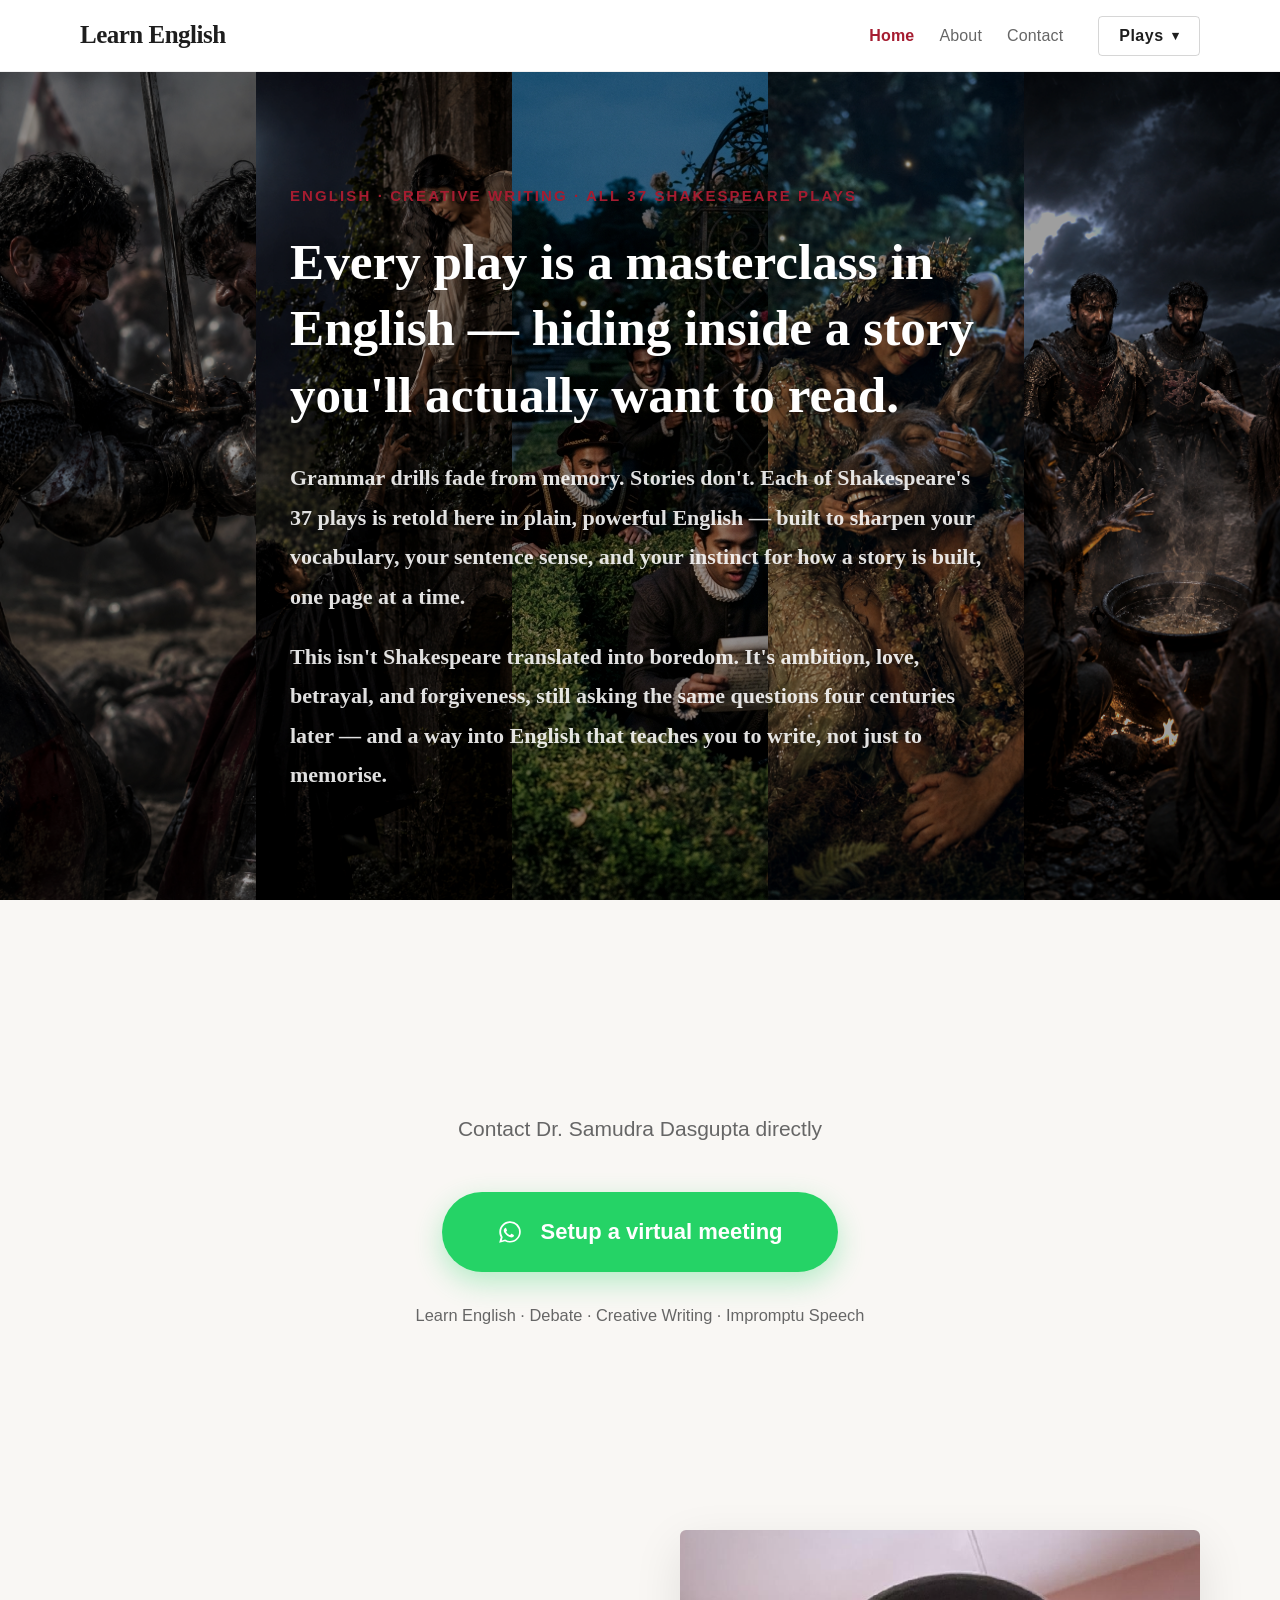
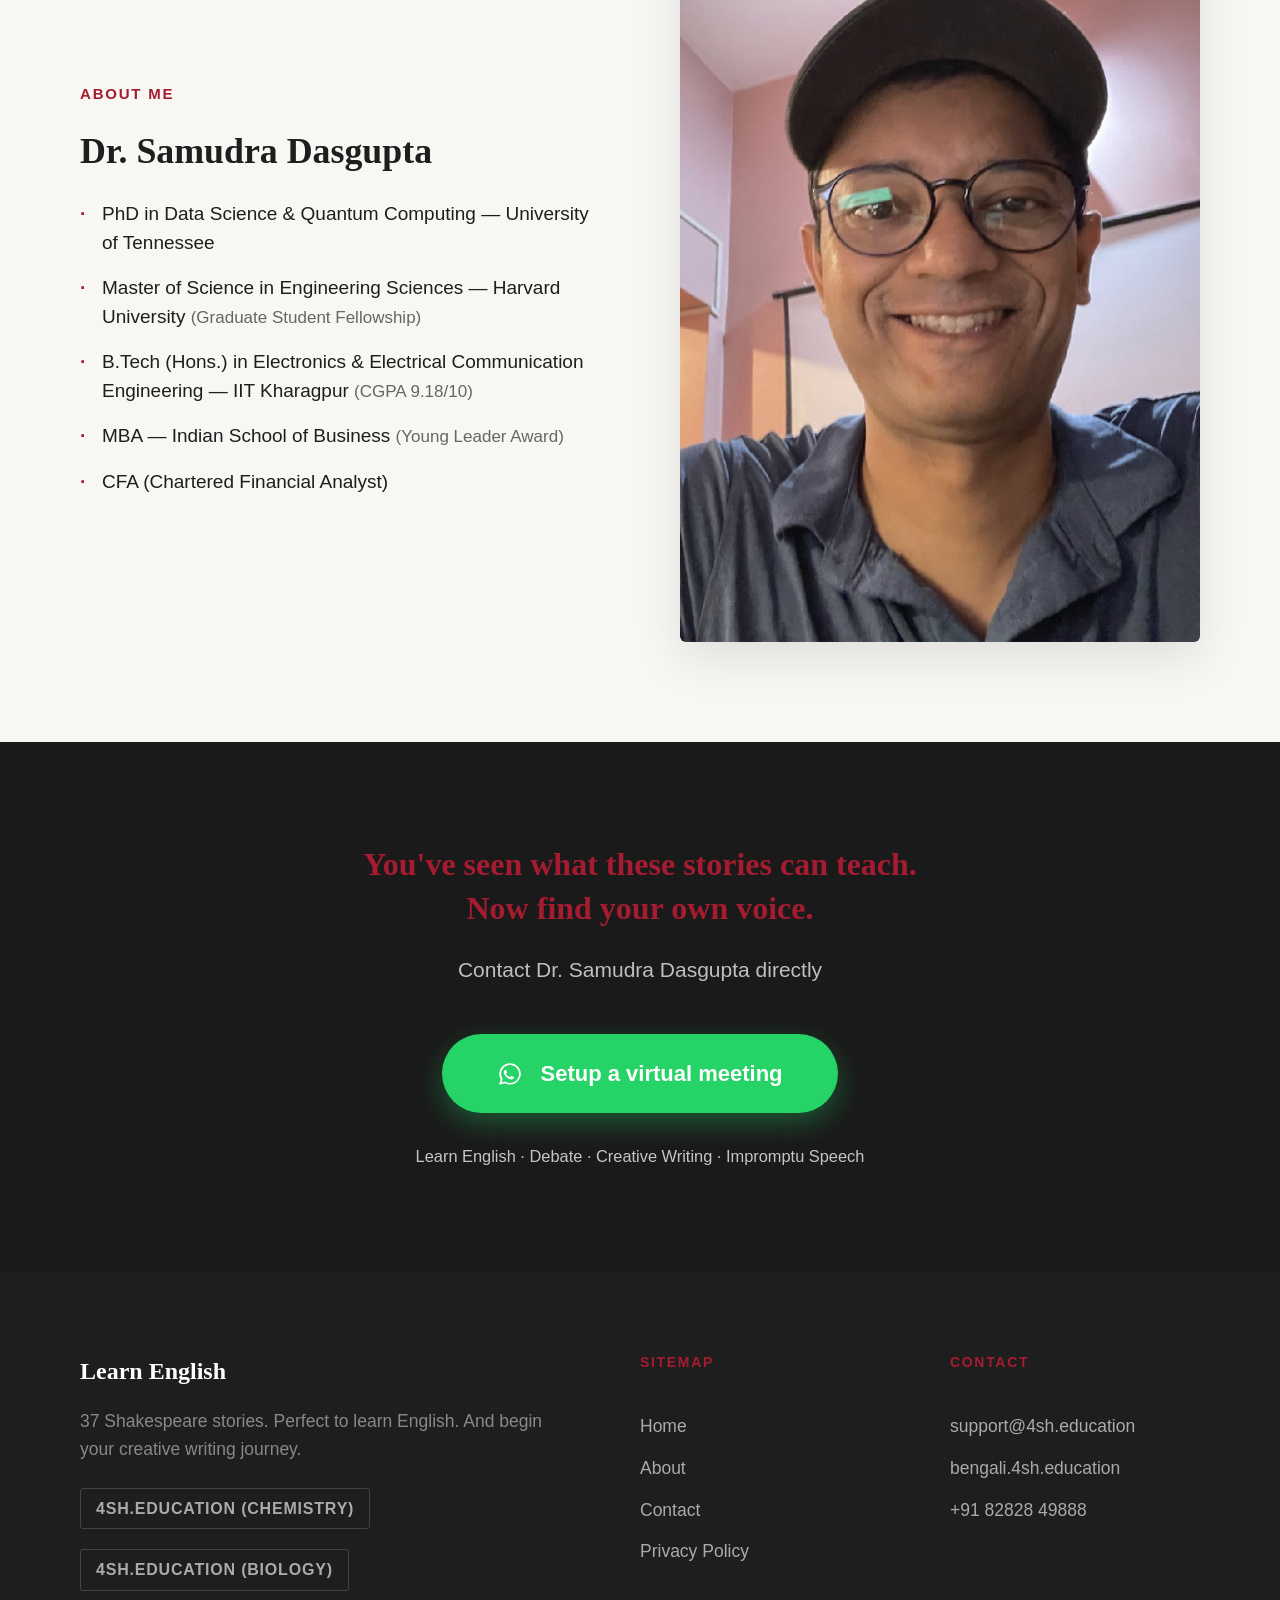
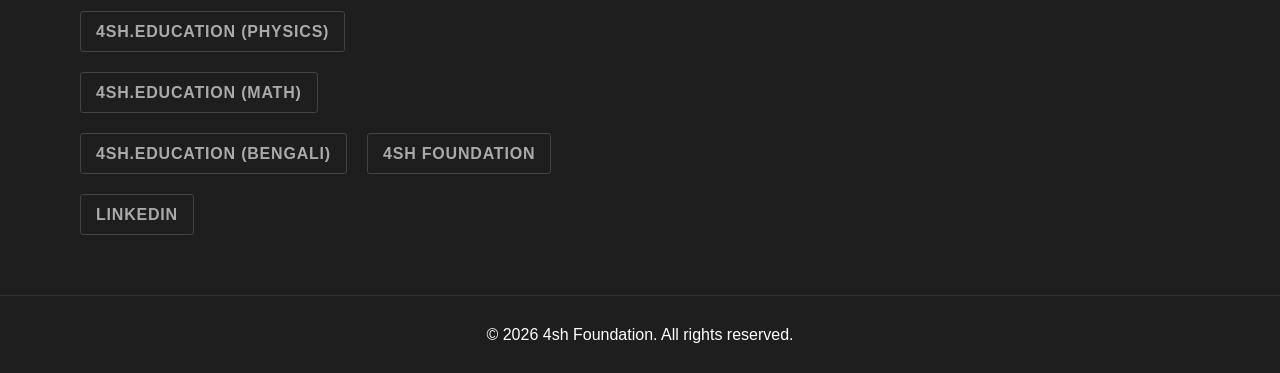
==== shell.html @ 64dee9ad "Initial commit: english_shakespeare_site — 37 Shakespeare plays retold in plain English Data-driven " ====
<!DOCTYPE html>
<html lang="en">
<head>
    <meta charset="UTF-8">
    <meta name="viewport" content="width=device-width, initial-scale=1.0">
    <meta name="color-scheme" content="light">
    <title>Learn English Through Shakespeare's 37 Plays | 4sh.education</title>
    <meta name="description" content="All 37 Shakespeare plays retold in plain, powerful English — a masterclass in language and creative writing, one story at a time.">

    <link rel="stylesheet" href="css/style.css">
    <script src="js/main.js" defer></script>
</head>
<body>

    <header class="site-header">
        <div class="header-inner">
            <a href="#home" class="logo">Learn English</a>
            <nav class="desktop-nav" lang="en">
                <a href="#home">Home</a>
                <a href="#founder">About</a>
                <a href="#contact">Contact</a>
            </nav>
            <div class="topics-dropdown" id="playsDropdown">
                <button class="topics-toggle" id="playsToggle" aria-haspopup="true" aria-expanded="false">
                    Plays <span class="chevron">&#9662;</span>
                </button>
                <div class="topics-menu" role="menu">
                    <div class="topics-menu-section">
                        <span class="topics-menu-heading">Jump to a Play</span>
                        <div class="topics-chapters-grid">
                            <!-- PLAYS_NAV_GRID -->
                        </div>
                    </div>
                </div>
            </div>
            <button class="hamburger" aria-label="Open menu">
                <span></span><span></span><span></span>
            </button>
        </div>
    </header>

    <div class="mobile-nav" id="mobileNav">
        <button class="mobile-nav-close" aria-label="Close menu">&times;</button>
        <nav lang="en">
            <a href="#home"    class="mobile-link">Home</a>
            <a href="#founder" class="mobile-link">About</a>
            <a href="#contact" class="mobile-link contact-mobile">Contact Us</a>
        </nav>
        <span class="mobile-topics-heading">Jump to a play</span>
        <div class="mobile-topics-grid">
            <!-- PLAYS_MOBILE_NAV_GRID -->
        </div>
    </div>
    <div class="mobile-nav-overlay" id="navOverlay"></div>

    <main>

        <!-- ═══════════════════════════════════════
             SITE HERO
        ═══════════════════════════════════════ -->
        <section id="home" class="slab slab-first">
            <!-- data-priority = mobile drop order, independent of left-to-right
                 desktop position above: 1 = shown at every breakpoint, 5 = first
                 to go. Edit these numbers to change what survives on mobile —
                 no need to touch css/style.css or reorder the <img> tags. -->
            <div class="slab-bg-strip">
                <img src="images/15B.png" alt="Prince Hal duels Hotspur on the smoke-hazed battlefield of Shrewsbury, from Henry IV, Part 1" width="941" height="1672" fetchpriority="high" data-priority="5">
                <img src="images/34A.png" alt="Juliet leans from her moonlit balcony toward Romeo standing below, from Romeo and Juliet" width="941" height="1672" loading="lazy" data-priority="1">
                <img src="images/4A.png"  alt="Courtiers eavesdrop on each other reading love poems in a moonlit palace garden, from Love's Labour's Lost" width="768" height="1376" loading="lazy" data-priority="2">
                <img src="images/8A.png"  alt="Titania, queen of the fairies, cradles the enchanted, donkey-headed Bottom in a dark forest, from A Midsummer Night's Dream" width="941" height="1672" loading="lazy" data-priority="4">
                <img src="images/31A.png" alt="Three witches stir a cauldron on a storm-lashed moor as Macbeth looks on, from Macbeth" width="941" height="1672" loading="lazy" data-priority="3">
            </div>
            <div class="slab-first-inner">
                <div class="slab-text">
                    <span class="exam-tag">English &middot; Creative Writing &middot; All 37 Shakespeare Plays</span>
                    <h1>Every play is a masterclass in English — hiding inside a story you'll actually want to read.</h1>
                    <p>Grammar drills fade from memory. Stories don't. Each of Shakespeare's 37 plays is retold here in plain, powerful English — built to sharpen your vocabulary, your sentence sense, and your instinct for how a story is built, one page at a time.</p>
                    <p>This isn't Shakespeare translated into boredom. It's ambition, love, betrayal, and forgiveness, still asking the same questions four centuries later — and a way into English that teaches you to write, not just to memorise.</p>
                </div>
            </div>
        </section>

        <!-- ═══ CONTACT — WhatsApp CTA (Instance 1, right after hero) ═══ -->
        <section id="contact" class="slab slab-contact slab-contact-light">
            <div class="contact-inner contact-whatsapp">
                <h2 class="fade-in">Every great writer started as a reader. Let's begin your story.</h2>
                <p class="whatsapp-lead">Contact Dr. Samudra Dasgupta directly</p>
                <a class="btn-whatsapp"
                   href="https://wa.me/918282849888?text=Dear%20Sir%2C%20I%20am%20interested%20in%20English%20%26%20Creative%20Writing%20coaching.%20My%20name%20is%3A%20"
                   target="_blank" rel="noopener">
                    <svg class="whatsapp-icon" viewBox="0 0 24 24" fill="currentColor" aria-hidden="true"><path d="M12.04 2C6.58 2 2.13 6.45 2.13 11.91c0 1.71.44 3.37 1.29 4.84L2 22l5.36-1.4a9.9 9.9 0 0 0 4.68 1.19h.01c5.46 0 9.91-4.45 9.91-9.91 0-2.65-1.03-5.14-2.9-7.01A9.82 9.82 0 0 0 12.04 2zm0 1.67c2.24 0 4.34.87 5.92 2.45a8.23 8.23 0 0 1 2.42 5.85c0 4.56-3.71 8.27-8.28 8.27a8.2 8.2 0 0 1-4.2-1.15l-.3-.18-3.18.83.85-3.1-.2-.32a8.18 8.18 0 0 1-1.26-4.38c0-4.56 3.71-8.27 8.23-8.27zm-4.42 4.72c-.15 0-.4.06-.6.28-.21.22-.8.78-.8 1.9s.82 2.2.94 2.36c.12.15 1.6 2.5 3.94 3.42 1.95.77 2.35.62 2.77.58.43-.04 1.38-.56 1.57-1.1.2-.54.2-1 .14-1.1-.06-.1-.22-.16-.46-.28-.24-.12-1.38-.68-1.6-.76-.21-.08-.37-.12-.53.12-.15.24-.6.76-.74.92-.14.16-.27.18-.5.06-.24-.12-1-.37-1.92-1.18-.71-.63-1.19-1.42-1.33-1.66-.14-.24-.02-.37.1-.5.11-.1.24-.27.37-.4.12-.14.16-.24.24-.4.08-.16.04-.3-.02-.42-.06-.12-.53-1.32-.74-1.8-.19-.46-.39-.4-.53-.4z"/></svg>
                    <span>Setup a virtual meeting</span>
                </a>
                <p class="form-note">Learn English &middot; Debate &middot; Creative Writing &middot; Impromptu Speech</p>
            </div>
        </section>

<!-- PLAYS_GO_HERE -->

        <!-- ═══════════════════════════════════════
             ABOUT ME — FOUNDER
        ═══════════════════════════════════════ -->
        <section id="founder" class="slab slab-alt">
            <div class="slab-inner slab-image-right">
                <div class="slab-text">
                    <span class="section-label">About Me</span>
                    <h2>Dr. Samudra Dasgupta</h2>
                    <ul class="founder-credentials">
                        <li>PhD in Data Science &amp; Quantum Computing — University of Tennessee</li>
                        <li>Master of Science in Engineering Sciences — Harvard University <span class="cred-note">(Graduate Student Fellowship)</span></li>
                        <li>B.Tech (Hons.) in Electronics &amp; Electrical Communication Engineering — IIT Kharagpur <span class="cred-note">(CGPA 9.18/10)</span></li>
                        <li>MBA — Indian School of Business <span class="cred-note">(Young Leader Award)</span></li>
                        <li>CFA (Chartered Financial Analyst)</li>
                    </ul>
                </div>
                <div class="slab-image founder-photo">
                    <img src="img/founder/sdg-jun19-2026-1.png"
                         alt="Dr. Samudra Dasgupta"
                         width="696" height="953"
                         loading="lazy">
                </div>
            </div>
        </section>

        <!-- ═══ CONTACT — WhatsApp CTA (Instance 2, before footer) ═══ -->
        <section class="slab slab-contact">
            <div class="contact-inner contact-whatsapp">
                <h2 class="fade-in">You've seen what these stories can teach. Now find your own voice.</h2>
                <p class="whatsapp-lead">Contact Dr. Samudra Dasgupta directly</p>
                <a class="btn-whatsapp"
                   href="https://wa.me/918282849888?text=Dear%20Sir%2C%20I%20am%20interested%20in%20English%20%26%20Creative%20Writing%20coaching.%20My%20name%20is%3A%20"
                   target="_blank" rel="noopener">
                    <svg class="whatsapp-icon" viewBox="0 0 24 24" fill="currentColor" aria-hidden="true"><path d="M12.04 2C6.58 2 2.13 6.45 2.13 11.91c0 1.71.44 3.37 1.29 4.84L2 22l5.36-1.4a9.9 9.9 0 0 0 4.68 1.19h.01c5.46 0 9.91-4.45 9.91-9.91 0-2.65-1.03-5.14-2.9-7.01A9.82 9.82 0 0 0 12.04 2zm0 1.67c2.24 0 4.34.87 5.92 2.45a8.23 8.23 0 0 1 2.42 5.85c0 4.56-3.71 8.27-8.28 8.27a8.2 8.2 0 0 1-4.2-1.15l-.3-.18-3.18.83.85-3.1-.2-.32a8.18 8.18 0 0 1-1.26-4.38c0-4.56 3.71-8.27 8.23-8.27zm-4.42 4.72c-.15 0-.4.06-.6.28-.21.22-.8.78-.8 1.9s.82 2.2.94 2.36c.12.15 1.6 2.5 3.94 3.42 1.95.77 2.35.62 2.77.58.43-.04 1.38-.56 1.57-1.1.2-.54.2-1 .14-1.1-.06-.1-.22-.16-.46-.28-.24-.12-1.38-.68-1.6-.76-.21-.08-.37-.12-.53.12-.15.24-.6.76-.74.92-.14.16-.27.18-.5.06-.24-.12-1-.37-1.92-1.18-.71-.63-1.19-1.42-1.33-1.66-.14-.24-.02-.37.1-.5.11-.1.24-.27.37-.4.12-.14.16-.24.24-.4.08-.16.04-.3-.02-.42-.06-.12-.53-1.32-.74-1.8-.19-.46-.39-.4-.53-.4z"/></svg>
                    <span>Setup a virtual meeting</span>
                </a>
                <p class="form-note">Learn English &middot; Debate &middot; Creative Writing &middot; Impromptu Speech</p>
            </div>
        </section>

    </main>

    <footer class="site-footer" id="sitemap">
        <div class="footer-inner">
            <div class="footer-brand">
                <span class="footer-logo">Learn English</span>
                <p class="footer-tagline">37 Shakespeare stories. Perfect to learn English. And begin your creative writing journey.</p>
                <div class="footer-social">
                    <a href="https://english.chemistry.4sh.education" target="_blank" rel="noopener" class="social-link">4sh.education (Chemistry)</a>
                    <a href="https://english.biology.4sh.education" target="_blank" rel="noopener" class="social-link">4sh.education (Biology)</a>
                    <a href="https://english.physics.4sh.education" target="_blank" rel="noopener" class="social-link">4sh.education (Physics)</a>
                    <a href="https://english.math.4sh.education" target="_blank" rel="noopener" class="social-link">4sh.education (Math)</a>
                    <a href="https://bengali.4sh.education" target="_blank" rel="noopener" class="social-link">4sh.education (Bengali)</a>
                    <a href="https://4shfoundation.org" target="_blank" rel="noopener" class="social-link">4sh Foundation</a>
                    <a href="https://in.linkedin.com/in/samudra-dasgupta" target="_blank" rel="noopener" class="social-link">LinkedIn</a>
                </div>
            </div>
            <nav class="footer-nav" lang="en">
                <span class="footer-nav-title">Sitemap</span>
                <a href="#home">Home</a>
                <a href="#founder">About</a>
                <a href="#contact">Contact</a>
                <a href="https://bengali.4sh.education/privacy.html" target="_blank" rel="noopener">Privacy Policy</a>
            </nav>
            <div class="footer-contact">
                <span class="footer-nav-title">Contact</span>
                <a href="mailto:support@4sh.education">support@4sh.education</a>
                <a href="https://bengali.4sh.education" target="_blank" rel="noopener">bengali.4sh.education</a>
                <a href="https://wa.me/918282849888" target="_blank" rel="noopener">+91 82828 49888</a>
            </div>
        </div>
        <div class="footer-bottom">
            <p>&copy; 2026 4sh Foundation. All rights reserved.</p>
        </div>
    </footer>

    <button class="back-to-top" id="backToTop" aria-label="Back to top">&uarr;</button>

</body>
</html>
---- css/style.css ----
/* ═══════════════════════════════════════════
   english.shakespeare.4sh.education — Stylesheet
   Ported from English_Chemistry_Site/css/style.css's alternating-slab
   format (slab-dark/slab-alt, slab-image-left/right, slab-subhead/
   slab-cta), extended with a two-image "scene duo" per play and a
   directional scroll-reveal (fade-in from left / fade-in from the
   opposite corner) inspired by bankuratourism.com's Elementor
   entrance-animation pairing (fadeInLeft heading + fadeInDown divider
   on two side-by-side background-image cards).
   ═══════════════════════════════════════════ */

/* ── Reset & Base ── */
*, *::before, *::after { box-sizing: border-box; margin: 0; padding: 0; }

:root {
    --crimson:     #A51C30;
    --crimson-dk:  #8C1829;
    --dark-red:    #8B1E1E;
    --dark-red-dk: #6B1515;
    --charcoal:    #1E1E1E;
    --body-text:   #2D2D2D;
    --muted:       #666666;
    --bg:          #FFFFFF;
    --bg-alt:      #F9F7F4;
    --bg-dark:     #1A1A1A;
    --header-h:    72px;
    --max-w:       1200px;
    --section-py:  100px;
    --font-sans:   'Helvetica Neue', Helvetica, Arial, sans-serif;
    --font-serif:  Georgia, 'Times New Roman', serif;
    --font-body:   Georgia, 'Times New Roman', serif;
    --transition:  0.3s ease;
}

html { scroll-behavior: smooth; font-size: 20px; }

section[id] { scroll-margin-top: calc(var(--header-h) + 1.5rem); }

body {
    font-family: var(--font-body);
    color: var(--body-text);
    background: var(--bg);
    line-height: 1.7;
    -webkit-font-smoothing: antialiased;
}

img { display: block; max-width: 100%; height: auto; }
a   { text-decoration: none; color: inherit; }

/* ═══════════════════════════════════════════
   HEADER
═══════════════════════════════════════════ */
.site-header {
    position: fixed;
    top: 0; left: 0; right: 0;
    height: var(--header-h);
    background: rgba(255,255,255,0.96);
    backdrop-filter: blur(8px);
    -webkit-backdrop-filter: blur(8px);
    border-bottom: 1px solid rgba(0,0,0,0.06);
    z-index: 1000;
}

.header-inner {
    max-width: var(--max-w);
    margin: 0 auto;
    padding: 0 2rem;
    height: 100%;
    display: flex;
    align-items: center;
    gap: 1.5rem;
}

.logo {
    font-family: var(--font-serif);
    font-size: 1.25rem;
    font-weight: 700;
    color: var(--charcoal);
    letter-spacing: -0.02em;
    flex-shrink: 0;
}

.desktop-nav {
    display: flex;
    gap: 1.25rem;
    margin-left: auto;
    font-family: var(--font-sans);
}

.desktop-nav a {
    font-size: 0.8rem;
    color: var(--muted);
    font-weight: 500;
    transition: color var(--transition);
    letter-spacing: 0.01em;
    white-space: nowrap;
}
.desktop-nav a:hover  { color: var(--charcoal); }
.desktop-nav a.active { color: var(--crimson); font-weight: 600; }

.hamburger {
    display: none;
    flex-direction: column;
    gap: 5px;
    background: none;
    border: none;
    cursor: pointer;
    padding: 10px;
    margin-left: auto;
}
.hamburger span {
    display: block;
    width: 24px;
    height: 2px;
    background: var(--charcoal);
    border-radius: 2px;
    transition: var(--transition);
}

/* ═══════════════════════════════════════════
   MOBILE NAV
═══════════════════════════════════════════ */
.mobile-nav {
    position: fixed;
    top: 0; right: -100%;
    width: min(320px, 85vw);
    height: 100vh;
    background: #fff;
    z-index: 2000;
    padding: 5rem 2.5rem 2.5rem;
    transition: right 0.35s ease;
    box-shadow: -4px 0 24px rgba(0,0,0,0.08);
    overflow-y: auto;
    font-family: var(--font-sans);
}
.mobile-nav.open { right: 0; }

.mobile-nav nav {
    display: flex;
    flex-direction: column;
    gap: 0;
}
.mobile-link {
    display: block;
    font-size: 1.1rem;
    font-weight: 500;
    color: var(--charcoal);
    padding: 0.85rem 0;
    border-bottom: 1px solid #f0f0f0;
    transition: color var(--transition);
}
.mobile-link:hover { color: var(--crimson); }

.mobile-nav-close {
    position: absolute;
    top: 1.5rem; right: 1.5rem;
    background: none;
    border: none;
    font-size: 1.75rem;
    cursor: pointer;
    color: var(--muted);
    line-height: 1;
}

.mobile-nav-overlay {
    display: none;
    position: fixed;
    inset: 0;
    background: rgba(0,0,0,0.4);
    z-index: 1999;
}
.mobile-nav-overlay.open { display: block; }

/* ═══════════════════════════════════════════
   SLAB — BASE (reused by every play slab)
═══════════════════════════════════════════ */
.slab { padding: var(--section-py) 0; }

/* Full-bleed play slabs carry their own vertical space via .slab-text's
   padding instead — zeroing it here is what lets the image duo touch
   the top and bottom of the row, not just its sides. */
.slab.slab-full { padding: 0; }

.slab-inner {
    max-width: var(--max-w);
    margin: 0 auto;
    padding: 0 2rem;
    display: grid;
    grid-template-columns: 1fr 1fr;
    gap: 4rem;
    align-items: center;
}

/* ── Full-bleed variant (Bankura aesthetic) — used by every play slab.
   Chemistry's .slab-inner boxes content into a centered 1200px column;
   play slabs instead run the image-duo and text edge to edge across
   the full browser width on desktop, the way bankuratourism.com's
   two-column rows stretch the whole viewport with no boxed gutter. ── */
.slab-inner-full {
    max-width: none;
    margin: 0;
    padding: 0;
    gap: 0;
    align-items: stretch;
}
.slab-inner-full .slab-text {
    padding: clamp(2.5rem, 5vw, 4.5rem);
    align-self: center;
}
.slab-inner-full .slab-image-duo .scene-frame {
    border-radius: 0;
    box-shadow: none;
}

/* ── Alternating image position ──
   Markup always authors the image block before the text block, so by
   default (equal `order`, DOM order breaks the tie) the image already
   lands in the left grid column. slab-image-left's order:-1 is there
   for clarity/robustness; slab-image-right is what actually does the
   work, pulling text ahead of the image so the image falls to the
   right column instead — this second rule doesn't exist in the
   Chemistry/Biology/Physics/Math sibling sites' CSS, where only the
   "-left" half was ever defined, so their "-right" slabs silently
   render image-left regardless of the class name. Needed here since
   this site depends on genuine alternation. */
.slab-image-left .slab-image { order: -1; }
.slab-image-right .slab-text { order: -1; }

/* ── Shared single-image slab styles (kept for non-play slabs) ── */
.slab .slab-image {
    align-self: stretch;
    border-radius: 6px;
    overflow: hidden;
    min-height: 380px;
    min-width: 0;
    box-shadow: 0 16px 48px rgba(0,0,0,0.10);
}
.slab .slab-image img {
    width: 100%;
    height: 100%;
    object-fit: cover;
    object-position: center 20%;
    display: block;
}

/* ── Shared text slab styles ── */
.slab .slab-text { min-width: 0; }
.slab .slab-text h2 {
    font-family: var(--font-serif);
    font-size: clamp(1.6rem, 2.8vw, 2.4rem);
    font-weight: 700;
    line-height: 1.35;
    color: var(--charcoal);
    margin-bottom: 1.25rem;
}
.slab .slab-text h2.play-title {
    text-transform: uppercase;
    letter-spacing: 0.01em;
}
.slab .slab-text p {
    font-family: var(--font-body);
    font-size: 1.05rem;
    line-height: 1.85;
    color: var(--muted);
    margin-bottom: 1rem;
}
.slab .slab-text p:last-child { margin-bottom: 0; }

.slab .slab-definition {
    font-family: var(--font-sans);
    font-size: 0.95rem;
    font-weight: 700;
    font-style: normal;
    color: var(--muted);
    margin-bottom: 1.25rem;
}

.slab .slab-subhead {
    font-family: var(--font-sans);
    font-size: 1.05rem;
    font-weight: 400;
    font-style: italic;
    color: var(--charcoal);
    margin-bottom: 1.25rem !important;
}

/* ── Play quote (small, quoted, italic — the tales.txt "sub-header") ── */
.slab .play-quote {
    font-family: var(--font-body);
    font-style: italic;
    font-size: 0.95rem;
    line-height: 1.6;
    color: var(--muted);
    margin-bottom: 1.5rem !important;
}
.slab-dark .play-quote { color: rgba(255,255,255,0.68); }

.slab .slab-cta {
    font-family: var(--font-sans);
    font-size: 0.85rem;
    font-weight: 600;
    color: var(--crimson);
    margin-top: 1.5rem;
}
a.slab-cta {
    display: inline-block;
    text-decoration: underline;
    text-underline-offset: 3px;
}

/* ── Section label (English small caps) ── */
.section-label {
    display: inline-block;
    font-family: var(--font-sans);
    font-size: 0.75rem;
    font-weight: 700;
    letter-spacing: 0.12em;
    text-transform: uppercase;
    color: var(--crimson);
    margin-bottom: 1rem;
}

/* ── Founder slab ── */
.founder-credentials {
    list-style: none;
    padding: 0;
    margin: 1.25rem 0 0;
    display: flex;
    flex-direction: column;
    gap: 0.85rem;
}
.founder-credentials li {
    font-family: var(--font-sans);
    font-size: 0.95rem;
    line-height: 1.5;
    color: var(--charcoal);
    padding-left: 1.1rem;
    position: relative;
}
.founder-credentials li::before {
    content: "·";
    position: absolute;
    left: 0;
    color: var(--crimson);
    font-weight: 700;
}
.cred-note { color: var(--muted); font-size: 0.85rem; }
.founder-photo img { object-position: center 8%; }

/* ── Pull quote (closing thought of a play) ── */
.pull-quote {
    border-left: 3px solid var(--crimson);
    padding: 0.75rem 1.25rem;
    margin: 1.5rem 0 0;
    font-family: var(--font-body);
    font-size: 1.1rem;
    font-weight: 500;
    font-style: normal;
    color: var(--charcoal);
    line-height: 1.7;
}

/* ── Dark slab variant ── */
.slab-dark {
    background: var(--bg-dark);
    color: #fff;
}
.slab-dark .slab-text h2 { color: #fff; }
.slab-dark .slab-text p  { color: rgba(255,255,255,0.82); }
.slab-dark .slab-definition { color: rgba(255,255,255,0.7); }
.slab-dark .slab-subhead { color: #fff; }
.slab-dark .pull-quote   { color: #fff; }
.slab-dark .section-label,
.slab-dark .slab-cta { color: #E58A98; }

/* ── Alt background slab ── */
.slab-alt { background: var(--bg-alt); }

/* ═══════════════════════════════════════════
   SLAB 1 — FIRST (FULL-PAGE HERO SLAB, multi-image strip)
═══════════════════════════════════════════ */
.slab-first {
    position: relative;
    margin-top: var(--header-h);
    padding: 0;
    min-height: calc(100vh - var(--header-h));
    min-height: calc(100dvh - var(--header-h));
    display: flex;
    align-items: center;
    justify-content: center;
    overflow: hidden;
    background: #000;
}

/* Dark overlay so text is legible over the image strip — kept light
   enough that the photos themselves stay visible, not just their
   silhouettes; text legibility leans on the text-shadow on h1 too. */
.slab-first::after {
    content: '';
    position: absolute;
    inset: 0;
    background: rgba(0, 0, 0, 0.38);
    z-index: 1;
}

/* Hero background — several dark, cinematic stills placed side by side,
   full-bleed across the viewport (the Bankura "full width" cue), with a
   dark overlay above for legibility. */
.slab-bg-strip {
    position: absolute;
    inset: 0;
    display: flex;
    z-index: 0;
}
.slab-bg-strip img {
    flex: 1 1 0;
    min-width: 0; /* flex items default to min-width:auto, which for a
        replaced element with intrinsic width/height attributes can
        refuse to shrink below its natural pixel size — five such
        images side by side would then force real horizontal overflow
        on any viewport narrower than their combined intrinsic widths. */
    width: 100%;
    height: 100%;
    object-fit: cover;
    object-position: center 18%;
    filter: grayscale(6%) contrast(1.04);
}
/* Some hero stills are inherently low-key, night-lit source photos —
   noticeably darker than the rest even under the same base filter —
   so each gets its own tuned brightness rather than lightening the
   whole strip (which would wash out the already-fine images). Tuned
   per-image, by ear/eye, not a single shared value — 8A originally
   matched 31A's 1.55 boost but read as overexposed on its own, so it
   now sits lower. Targeted by exact filename suffix (not position,
   and not a bare "contains" match — "18A.png"/"28A.png" also exist
   among the 37 plays' images, so a loose src*="8A." would wrongly
   catch those too) — survives any reordering of the <img> tags in
   shell.html. */
.slab-bg-strip img[src$="/34A.png"] {
    filter: grayscale(6%) contrast(1.04) brightness(1.3);
}
.slab-bg-strip img[src$="/8A.png"] {
    filter: grayscale(6%) contrast(1.04) brightness(1.15);
}
.slab-bg-strip img[src$="/31A.png"] {
    filter: grayscale(6%) contrast(1.04) brightness(1.55);
}

/* Text sits above the overlay */
.slab-first-inner {
    position: relative;
    z-index: 2;
    max-width: 780px;
    padding: 5rem 2rem;
    text-align: left;
}

.slab-first .slab-text .exam-tag {
    display: inline-block;
    font-family: var(--font-sans);
    font-size: 0.75rem;
    font-weight: 700;
    letter-spacing: 0.14em;
    text-transform: uppercase;
    color: var(--crimson);
    margin-bottom: 1rem;
}

.slab-first .slab-text h1 {
    font-family: var(--font-serif);
    font-size: clamp(1.8rem, 4vw, 3rem);
    font-weight: 700;
    line-height: 1.3;
    color: #ffffff;
    text-shadow: 0 2px 20px rgba(0,0,0,0.4);
    margin-bottom: 1.5rem;
}

.slab-first .slab-text p {
    font-family: var(--font-body);
    font-size: 1.1rem;
    font-weight: 700;
    line-height: 1.8;
    color: rgba(255, 255, 255, 0.88);
    margin-bottom: 1rem;
}
.slab-first .slab-text p:last-child { margin-bottom: 0; }

/* ═══════════════════════════════════════════
   SCENE DUO — TWO-IMAGE REVEAL (per play)
   Two portrait stills side by side, each sliding in from an opposite
   corner as the slab scrolls into view — the effect that read as "the
   pictures reveal themselves slowly" on bankuratourism.com, rebuilt here
   with plain CSS transitions. Driven by its own IntersectionObserver in
   js/main.js (separate from the one-time .fade-in observer) that toggles
   .visible on and off as .reveal-a / .reveal-b cross the viewport, so the
   reveal replays every time a reader scrolls past — not just once.
═══════════════════════════════════════════ */
.slab-image-duo {
    align-self: stretch;
    display: grid;
    grid-template-columns: 1fr 1fr;
    gap: 1rem;
    min-height: 380px;
    min-width: 0;
    border-radius: 0;
    overflow: visible;
    box-shadow: none;
}
.slab-image-duo .scene-frame {
    border-radius: 6px;
    overflow: hidden;
    min-width: 0;
    box-shadow: 0 16px 48px rgba(0,0,0,0.14);
}
.slab .slab-image-duo .scene-frame img {
    width: 100%;
    height: 100%;
    object-fit: cover;
    object-position: center 15%;
    display: block;
}

/* Reveal — directional slide-and-scale, staggered so the second frame
   lags slightly behind the first instead of arriving in lockstep. */
.slab-image-duo .scene-frame.reveal-a,
.slab-image-duo .scene-frame.reveal-b {
    opacity: 0;
    transition: opacity 0.9s ease, transform 0.9s ease;
}
.slab-image-duo .scene-frame.reveal-a { transform: translate(-56px, 28px) scale(0.96); }
.slab-image-duo .scene-frame.reveal-b { transform: translate(56px, -28px) scale(0.96); transition-delay: 0.22s; }
.slab-image-duo .scene-frame.reveal-a.visible,
.slab-image-duo .scene-frame.reveal-b.visible { opacity: 1; transform: translate(0, 0) scale(1); }

/* ═══════════════════════════════════════════
   FADE-IN ANIMATION
═══════════════════════════════════════════ */
.fade-in {
    opacity: 0;
    transform: translateY(24px);
    transition: opacity 0.7s ease, transform 0.7s ease;
}
.fade-in.visible {
    opacity: 1;
    transform: translateY(0);
}

/* ═══════════════════════════════════════════
   BACK TO TOP
═══════════════════════════════════════════ */
.back-to-top {
    position: fixed;
    bottom: 2rem;
    right: 2rem;
    width: 44px;
    height: 44px;
    border-radius: 50%;
    background: var(--crimson);
    color: #fff;
    border: none;
    font-size: 1.1rem;
    cursor: pointer;
    display: flex;
    align-items: center;
    justify-content: center;
    opacity: 0;
    pointer-events: none;
    transform: translateY(8px);
    transition: opacity var(--transition), transform var(--transition), background var(--transition);
    z-index: 900;
}
.back-to-top.visible {
    opacity: 1;
    pointer-events: auto;
    transform: translateY(0);
}
.back-to-top:hover { background: var(--crimson-dk); }

/* ═══════════════════════════════════════════
   FOOTER
═══════════════════════════════════════════ */
.site-footer {
    background: var(--charcoal);
    color: #fff;
    padding: 4rem 0 0;
    font-family: var(--font-sans);
}

.footer-inner {
    max-width: var(--max-w);
    margin: 0 auto;
    padding: 0 2rem 3rem;
    display: grid;
    grid-template-columns: 2fr 1fr 1fr;
    gap: 3rem;
}

.footer-social {
    display: flex;
    gap: 1rem;
    flex-wrap: wrap;
    margin-top: 1.25rem;
}
.social-link {
    font-size: 0.8rem;
    font-weight: 600;
    letter-spacing: 0.05em;
    text-transform: uppercase;
    color: #aaa;
    border: 1px solid #444;
    padding: 0.3rem 0.75rem;
    border-radius: 3px;
    transition: color var(--transition), border-color var(--transition);
}
.social-link:hover { color: #fff; border-color: #fff; }

.footer-logo {
    font-family: var(--font-serif);
    font-size: 1.2rem;
    font-weight: 700;
    color: #fff;
    display: block;
    margin-bottom: 0.75rem;
}
.footer-tagline {
    font-size: 0.875rem;
    color: #888;
    line-height: 1.6;
    margin-bottom: 1.25rem;
}

.footer-nav-title {
    display: block;
    font-size: 0.7rem;
    text-transform: uppercase;
    letter-spacing: 0.12em;
    color: var(--crimson);
    margin-bottom: 1.25rem;
    font-weight: 700;
}
.footer-nav, .footer-contact {
    display: flex;
    flex-direction: column;
    gap: 0.6rem;
}
.footer-nav a, .footer-contact a {
    font-size: 0.875rem;
    color: #aaa;
    transition: color var(--transition);
}
.footer-nav a:hover, .footer-contact a:hover { color: #fff; }

.footer-bottom {
    border-top: 1px solid rgba(255,255,255,0.08);
    text-align: center;
    padding: 1.25rem 2rem;
}
.footer-bottom p {
    font-size: 0.8rem;
    color: #ffffff;
}

/* ═══════════════════════════════════════════
   HEADER CTA BUTTON
═══════════════════════════════════════════ */
.btn-cta {
    font-family: var(--font-sans);
    font-size: 0.8rem;
    font-weight: 700;
    letter-spacing: 0.04em;
    background: var(--crimson);
    color: #fff;
    padding: 0.5rem 1.1rem;
    border-radius: 4px;
    white-space: nowrap;
    transition: background var(--transition);
    flex-shrink: 0;
}
.btn-cta:hover { background: var(--crimson-dk); }

/* ═══════════════════════════════════════════
   CONTACT FORM SLAB
═══════════════════════════════════════════ */
.slab-contact {
    background: var(--bg-dark);
    padding: var(--section-py) 0;
}
.slab-contact.slab-contact-light { background: var(--bg-alt); }
.slab-contact.slab-contact-light .whatsapp-lead { color: var(--muted); }
.slab-contact.slab-contact-light .form-note     { color: var(--muted); }

.contact-inner {
    max-width: 640px;
    margin: 0 auto;
    padding: 0 2rem;
}

.contact-inner h2 {
    font-family: var(--font-serif);
    font-size: clamp(1.4rem, 2.5vw, 2rem);
    font-weight: 700;
    color: var(--crimson);
    line-height: 1.4;
    margin-bottom: 2rem;
}

.contact-whatsapp {
    text-align: center;
}
.contact-whatsapp h2 {
    margin-bottom: 1rem;
}
.whatsapp-lead {
    font-family: var(--font-sans);
    font-size: 1.05rem;
    line-height: 1.8;
    color: rgba(255, 255, 255, 0.72);
    max-width: 480px;
    margin: 0 auto 2.25rem;
}
.btn-whatsapp {
    display: inline-flex;
    align-items: center;
    gap: 0.85rem;
    background: #25D366;
    color: #fff;
    font-family: var(--font-sans);
    font-size: 1.1rem;
    font-weight: 700;
    padding: 1.05rem 2.75rem;
    border-radius: 50px;
    box-shadow: 0 10px 28px rgba(37, 211, 102, 0.32);
    transition: background var(--transition), transform var(--transition), box-shadow var(--transition);
}
.btn-whatsapp:hover {
    background: #1fb958;
    transform: translateY(-2px);
    box-shadow: 0 14px 36px rgba(37, 211, 102, 0.42);
}
.whatsapp-icon {
    width: 26px;
    height: 26px;
    flex-shrink: 0;
}
.contact-whatsapp .form-note {
    margin-top: 1.5rem;
    text-align: center;
}

.btn-red {
    display: inline-block;
    background: var(--dark-red);
    color: #fff;
    border: none;
    padding: 0.9rem 2rem;
    font-family: var(--font-sans);
    font-size: 1.05rem;
    font-weight: 600;
    border-radius: 4px;
    cursor: pointer;
    transition: background var(--transition);
    margin-top: 1.5rem;
}
.btn-red:hover { background: var(--dark-red-dk); }

.btn-red-group {
    display: flex;
    flex-direction: column;
    gap: 0.6rem;
    margin-top: 1.5rem;
}
.btn-red-group .btn-red {
    margin-top: 0;
    padding: 0.55rem 2rem;
    text-align: center;
}

.form-note {
    font-family: var(--font-sans);
    font-size: 0.82rem;
    color: rgba(255,255,255,0.75);
    margin-top: 0.5rem;
}

.contact-mobile {
    color: var(--crimson) !important;
    font-weight: 700 !important;
}

/* ═══════════════════════════════════════════
   RESPONSIVE
═══════════════════════════════════════════ */
@media (max-width: 900px) {
    .slab-first-inner { padding: 3.5rem 1.5rem; }
    .slab-inner { grid-template-columns: 1fr; }
    .desktop-nav { display: none; }
    .btn-cta     { display: none; }
    .hamburger   { display: flex; }
    .logo        { flex-shrink: 1; min-width: 0; overflow: hidden; white-space: nowrap; text-overflow: ellipsis; }
    .footer-inner { grid-template-columns: 1fr 1fr; }
    .footer-brand { grid-column: 1 / -1; }
    /* 5 equal-width portrait stills read fine at 1/5 of a desktop
       viewport, but at 1/5 of a phone's width each one crops down to
       an unrecognizable vertical sliver — drop the 2 lowest-priority
       images so the rest stay legible instead of just decorative
       noise. Driven by each image's data-priority attribute (set in
       shell.html), not its position, so reordering the strip never
       requires touching this rule. */
    .slab-bg-strip img[data-priority="4"],
    .slab-bg-strip img[data-priority="5"] { display: none; }
}

@media (max-width: 600px) {
    :root { --section-py: 64px; }
    .slab-first-inner { padding: 2.5rem 1.25rem; }
    .slab-first .slab-text h1 { font-size: 1.5rem; }
    .footer-inner { grid-template-columns: 1fr; }
    .back-to-top { bottom: 1.25rem; right: 1.25rem; }
    .btn-whatsapp { font-size: 0.95rem; padding: 1rem 1.75rem; white-space: nowrap; }
    .whatsapp-icon { width: 22px; height: 22px; }
}

@media (max-width: 480px) {
    .slab-image-duo { grid-template-columns: 1fr; }
    /* Drop the 3rd-priority image too, so the smallest phones show
       2 wide, legible stills instead of 3 medium ones. */
    .slab-bg-strip img[data-priority="3"] { display: none; }
}

/* ═══════════════════════════════════════════
   PLAYS DROPDOWN (desktop header)
═══════════════════════════════════════════ */
.topics-dropdown { position: relative; margin-left: 0.25rem; }
.topics-toggle {
    font-family: var(--font-sans);
    font-size: 0.8rem;
    font-weight: 700;
    letter-spacing: 0.03em;
    background: none;
    border: 1px solid rgba(0,0,0,0.16);
    color: var(--charcoal);
    padding: 0.5rem 1rem;
    border-radius: 4px;
    cursor: pointer;
    display: flex;
    align-items: center;
    gap: 0.4rem;
    white-space: nowrap;
    transition: border-color var(--transition), color var(--transition);
}
.topics-toggle .chevron { font-size: 0.65rem; transition: transform 0.25s ease; }
.topics-toggle:hover,
.topics-dropdown.open .topics-toggle { border-color: var(--crimson); color: var(--crimson); }
.topics-dropdown.open .chevron { transform: rotate(180deg); }

.topics-menu {
    position: absolute;
    top: calc(100% + 10px);
    right: 0;
    background: #fff;
    border-radius: 8px;
    border: 1px solid rgba(0,0,0,0.06);
    box-shadow: 0 20px 60px rgba(0,0,0,0.16);
    padding: 1.25rem 1.5rem;
    width: 560px;
    max-width: calc(100vw - 2rem);
    max-height: min(70vh, 560px);
    overflow-y: auto;
    opacity: 0;
    visibility: hidden;
    transform: translateY(-8px);
    transition: opacity 0.2s ease, transform 0.2s ease, visibility 0.2s;
    z-index: 1100;
}
.topics-dropdown.open .topics-menu { opacity: 1; visibility: visible; transform: translateY(0); }
.topics-menu-heading {
    display: block;
    font-family: var(--font-sans);
    font-size: 0.7rem;
    font-weight: 700;
    letter-spacing: 0.12em;
    text-transform: uppercase;
    color: var(--crimson);
    margin: 0 0 0.6rem;
}
.topics-chapters-grid { display: grid; grid-template-columns: repeat(3, 1fr); gap: 0.5rem 1.75rem; }
.topics-menu-section a {
    min-width: 0;
    font-family: var(--font-sans);
    font-size: 0.85rem;
    line-height: 1.3;
    color: var(--body-text);
    padding: 0.25rem 0;
    overflow-wrap: break-word;
    transition: color var(--transition);
}
.topics-menu-section a:hover { color: var(--crimson); }

/* Mobile plays grid (inside mobile drawer) */
.mobile-topics-heading {
    display: block;
    font-family: var(--font-sans);
    font-size: 0.7rem;
    font-weight: 700;
    letter-spacing: 0.12em;
    text-transform: uppercase;
    color: var(--crimson);
    margin: 1.5rem 0 0.75rem;
}
.mobile-topics-grid {
    display: grid;
    grid-template-columns: repeat(2, 1fr);
    gap: 0.25rem 1rem;
    padding-bottom: 1.5rem;
}
.mobile-topics-grid a {
    min-width: 0;
    font-family: var(--font-sans);
    font-size: 0.9rem;
    line-height: 1.3;
    color: var(--charcoal);
    padding: 0.4rem 0;
    border-bottom: 1px solid #f0f0f0;
    overflow-wrap: break-word;
}
.mobile-topics-grid a:hover { color: var(--crimson); }

@media (max-width: 900px) {
    .topics-dropdown { display: none; }
}
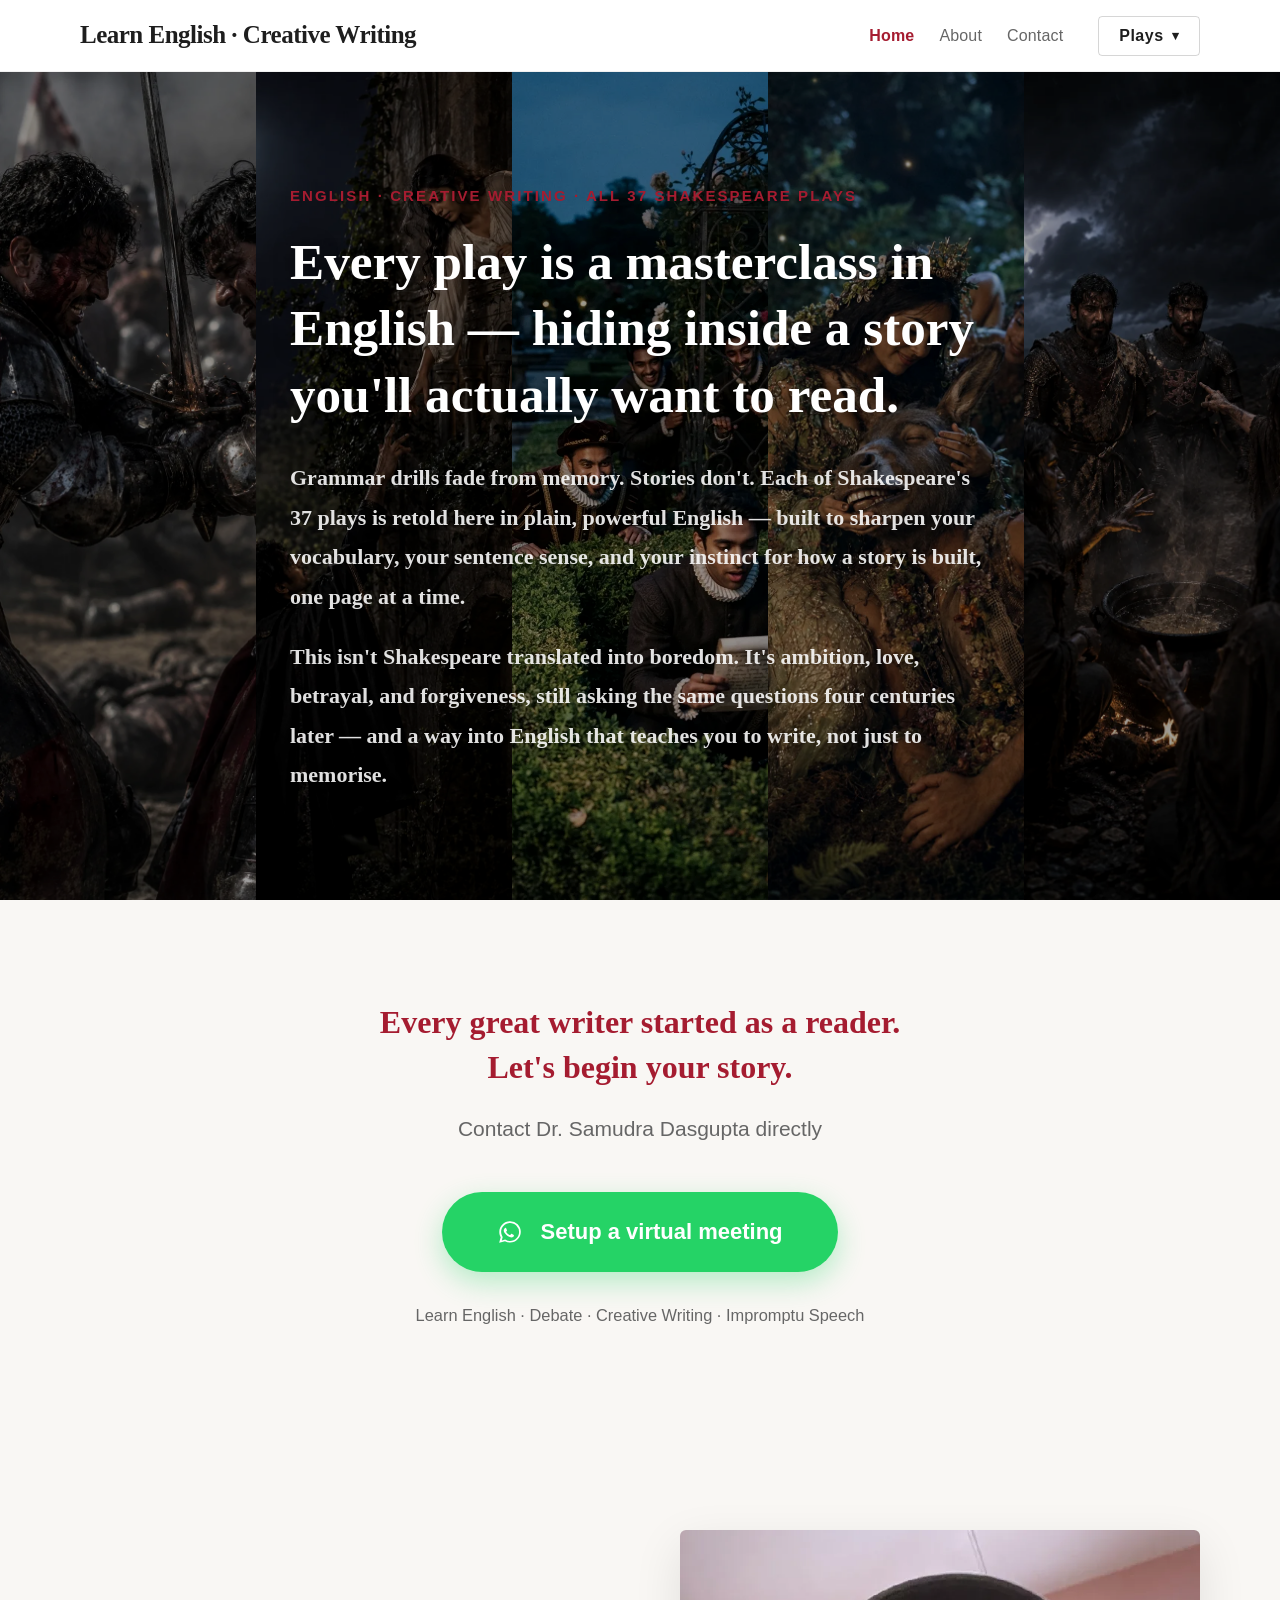
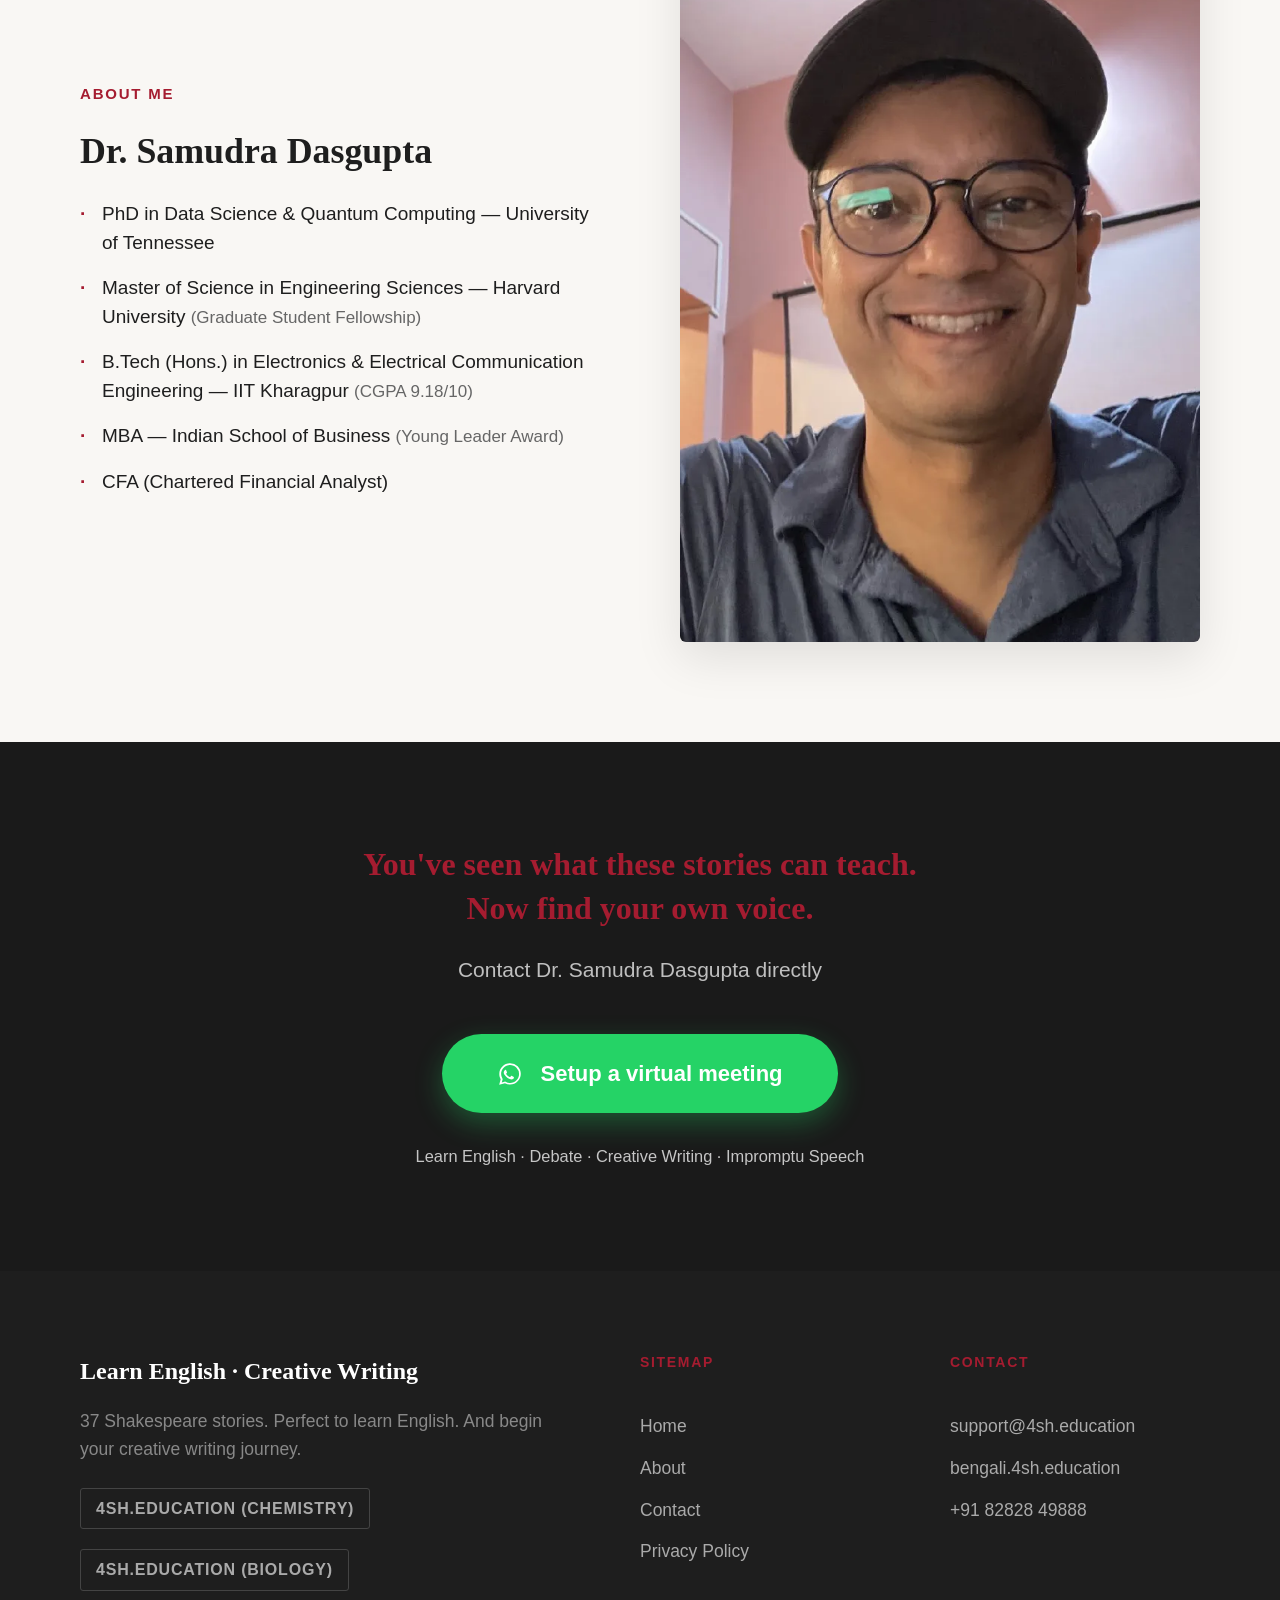
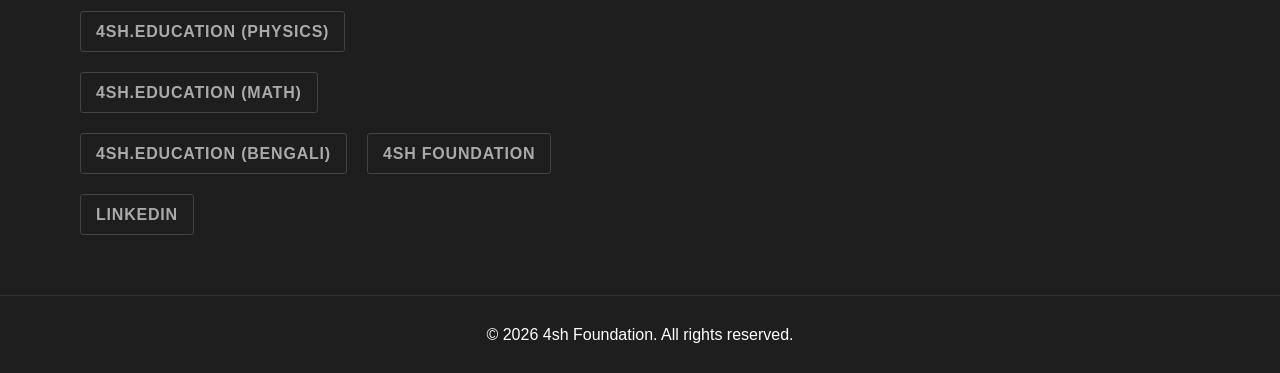
==== commit 4137c259: "Pre-launch pass: security/code review, WebP compression, a11y fixes - Security review: no forms/Form" ====
--- a/shell.html
+++ b/shell.html
@@ -14,7 +14,7 @@
 
     <header class="site-header">
         <div class="header-inner">
-            <a href="#home" class="logo">Learn English</a>
+            <a href="#home" class="logo">Learn English &middot; Creative Writing</a>
             <nav class="desktop-nav" lang="en">
                 <a href="#home">Home</a>
                 <a href="#founder">About</a>
@@ -33,7 +33,7 @@
                     </div>
                 </div>
             </div>
-            <button class="hamburger" aria-label="Open menu">
+            <button class="hamburger" aria-label="Open menu" aria-expanded="false">
                 <span></span><span></span><span></span>
             </button>
         </div>
@@ -64,11 +64,11 @@
                  to go. Edit these numbers to change what survives on mobile —
                  no need to touch css/style.css or reorder the <img> tags. -->
             <div class="slab-bg-strip">
-                <img src="images/15B.png" alt="Prince Hal duels Hotspur on the smoke-hazed battlefield of Shrewsbury, from Henry IV, Part 1" width="941" height="1672" fetchpriority="high" data-priority="5">
-                <img src="images/34A.png" alt="Juliet leans from her moonlit balcony toward Romeo standing below, from Romeo and Juliet" width="941" height="1672" loading="lazy" data-priority="1">
-                <img src="images/4A.png"  alt="Courtiers eavesdrop on each other reading love poems in a moonlit palace garden, from Love's Labour's Lost" width="768" height="1376" loading="lazy" data-priority="2">
-                <img src="images/8A.png"  alt="Titania, queen of the fairies, cradles the enchanted, donkey-headed Bottom in a dark forest, from A Midsummer Night's Dream" width="941" height="1672" loading="lazy" data-priority="4">
-                <img src="images/31A.png" alt="Three witches stir a cauldron on a storm-lashed moor as Macbeth looks on, from Macbeth" width="941" height="1672" loading="lazy" data-priority="3">
+                <img src="images/15B.webp" alt="Prince Hal duels Hotspur on the smoke-hazed battlefield of Shrewsbury, from Henry IV, Part 1" width="941" height="1672" fetchpriority="high" data-priority="5">
+                <img src="images/34A.webp" alt="Juliet leans from her moonlit balcony toward Romeo standing below, from Romeo and Juliet" width="941" height="1672" loading="lazy" data-priority="1">
+                <img src="images/4A.webp"  alt="Courtiers eavesdrop on each other reading love poems in a moonlit palace garden, from Love's Labour's Lost" width="768" height="1376" loading="lazy" data-priority="2">
+                <img src="images/8A.webp"  alt="Titania, queen of the fairies, cradles the enchanted, donkey-headed Bottom in a dark forest, from A Midsummer Night's Dream" width="941" height="1672" loading="lazy" data-priority="4">
+                <img src="images/31A.webp" alt="Three witches stir a cauldron on a storm-lashed moor as Macbeth looks on, from Macbeth" width="941" height="1672" loading="lazy" data-priority="3">
             </div>
             <div class="slab-first-inner">
                 <div class="slab-text">
@@ -114,7 +114,7 @@
                     </ul>
                 </div>
                 <div class="slab-image founder-photo">
-                    <img src="img/founder/sdg-jun19-2026-1.png"
+                    <img src="img/founder/sdg-jun19-2026-1.webp"
                          alt="Dr. Samudra Dasgupta"
                          width="696" height="953"
                          loading="lazy">
@@ -142,7 +142,7 @@
     <footer class="site-footer" id="sitemap">
         <div class="footer-inner">
             <div class="footer-brand">
-                <span class="footer-logo">Learn English</span>
+                <span class="footer-logo">Learn English &middot; Creative Writing</span>
                 <p class="footer-tagline">37 Shakespeare stories. Perfect to learn English. And begin your creative writing journey.</p>
                 <div class="footer-social">
                     <a href="https://english.chemistry.4sh.education" target="_blank" rel="noopener" class="social-link">4sh.education (Chemistry)</a>
--- a/css/style.css
+++ b/css/style.css
@@ -1,12 +1,14 @@
 /* ═══════════════════════════════════════════
    english.shakespeare.4sh.education — Stylesheet
    Ported from English_Chemistry_Site/css/style.css's alternating-slab
-   format (slab-dark/slab-alt, slab-image-left/right, slab-subhead/
-   slab-cta), extended with a two-image "scene duo" per play and a
-   directional scroll-reveal (fade-in from left / fade-in from the
-   opposite corner) inspired by bankuratourism.com's Elementor
-   entrance-animation pairing (fadeInLeft heading + fadeInDown divider
-   on two side-by-side background-image cards).
+   format (slab-dark/slab-alt, slab-image-left/right), extended with a
+   two-image "scene duo" per play and a directional scroll-reveal
+   (fade-in from left / fade-in from the opposite corner) inspired by
+   bankuratourism.com's Elementor entrance-animation pairing (fadeInLeft
+   heading + fadeInDown divider on two side-by-side background-image
+   cards). slab-definition/slab-subhead/slab-cta/btn-cta — Chemistry's
+   classes for its "hook + provocation" chapter format — were dropped
+   here since this site's tales.txt content doesn't use that structure.
    ═══════════════════════════════════════════ */
 
 /* ── Reset & Base ── */
@@ -128,12 +130,22 @@
     background: #fff;
     z-index: 2000;
     padding: 5rem 2.5rem 2.5rem;
-    transition: right 0.35s ease;
+    /* visibility:hidden removes the drawer's ~40 links (3 nav + 37
+       plays) from tab order while closed — without it, a keyboard-only
+       user tabbing through the page (at ANY screen width, not just
+       mobile, since this element is never display:none'd) would tab
+       through every off-screen link before reaching visible content.
+       Browsers resolve visibility transitions for discrete properties
+       specially: visible applies instantly on open, hidden only after
+       the slide finishes on close — same proven pattern as .topics-menu
+       above, so the slide animation is unaffected. */
+    visibility: hidden;
+    transition: right 0.35s ease, visibility 0.35s;
     box-shadow: -4px 0 24px rgba(0,0,0,0.08);
     overflow-y: auto;
     font-family: var(--font-sans);
 }
-.mobile-nav.open { right: 0; }
+.mobile-nav.open { right: 0; visibility: visible; }
 
 .mobile-nav nav {
     display: flex;
@@ -266,24 +278,6 @@
 }
 .slab .slab-text p:last-child { margin-bottom: 0; }
 
-.slab .slab-definition {
-    font-family: var(--font-sans);
-    font-size: 0.95rem;
-    font-weight: 700;
-    font-style: normal;
-    color: var(--muted);
-    margin-bottom: 1.25rem;
-}
-
-.slab .slab-subhead {
-    font-family: var(--font-sans);
-    font-size: 1.05rem;
-    font-weight: 400;
-    font-style: italic;
-    color: var(--charcoal);
-    margin-bottom: 1.25rem !important;
-}
-
 /* ── Play quote (small, quoted, italic — the tales.txt "sub-header") ── */
 .slab .play-quote {
     font-family: var(--font-body);
@@ -294,19 +288,6 @@
     margin-bottom: 1.5rem !important;
 }
 .slab-dark .play-quote { color: rgba(255,255,255,0.68); }
-
-.slab .slab-cta {
-    font-family: var(--font-sans);
-    font-size: 0.85rem;
-    font-weight: 600;
-    color: var(--crimson);
-    margin-top: 1.5rem;
-}
-a.slab-cta {
-    display: inline-block;
-    text-decoration: underline;
-    text-underline-offset: 3px;
-}
 
 /* ── Section label (English small caps) ── */
 .section-label {
@@ -367,11 +348,8 @@
 }
 .slab-dark .slab-text h2 { color: #fff; }
 .slab-dark .slab-text p  { color: rgba(255,255,255,0.82); }
-.slab-dark .slab-definition { color: rgba(255,255,255,0.7); }
-.slab-dark .slab-subhead { color: #fff; }
 .slab-dark .pull-quote   { color: #fff; }
-.slab-dark .section-label,
-.slab-dark .slab-cta { color: #E58A98; }
+.slab-dark .section-label { color: #E58A98; }
 
 /* ── Alt background slab ── */
 .slab-alt { background: var(--bg-alt); }
@@ -662,24 +640,6 @@
 }
 
 /* ═══════════════════════════════════════════
-   HEADER CTA BUTTON
-═══════════════════════════════════════════ */
-.btn-cta {
-    font-family: var(--font-sans);
-    font-size: 0.8rem;
-    font-weight: 700;
-    letter-spacing: 0.04em;
-    background: var(--crimson);
-    color: #fff;
-    padding: 0.5rem 1.1rem;
-    border-radius: 4px;
-    white-space: nowrap;
-    transition: background var(--transition);
-    flex-shrink: 0;
-}
-.btn-cta:hover { background: var(--crimson-dk); }
-
-/* ═══════════════════════════════════════════
    CONTACT FORM SLAB
 ═══════════════════════════════════════════ */
 .slab-contact {
@@ -795,7 +755,6 @@
     .slab-first-inner { padding: 3.5rem 1.5rem; }
     .slab-inner { grid-template-columns: 1fr; }
     .desktop-nav { display: none; }
-    .btn-cta     { display: none; }
     .hamburger   { display: flex; }
     .logo        { flex-shrink: 1; min-width: 0; overflow: hidden; white-space: nowrap; text-overflow: ellipsis; }
     .footer-inner { grid-template-columns: 1fr 1fr; }
